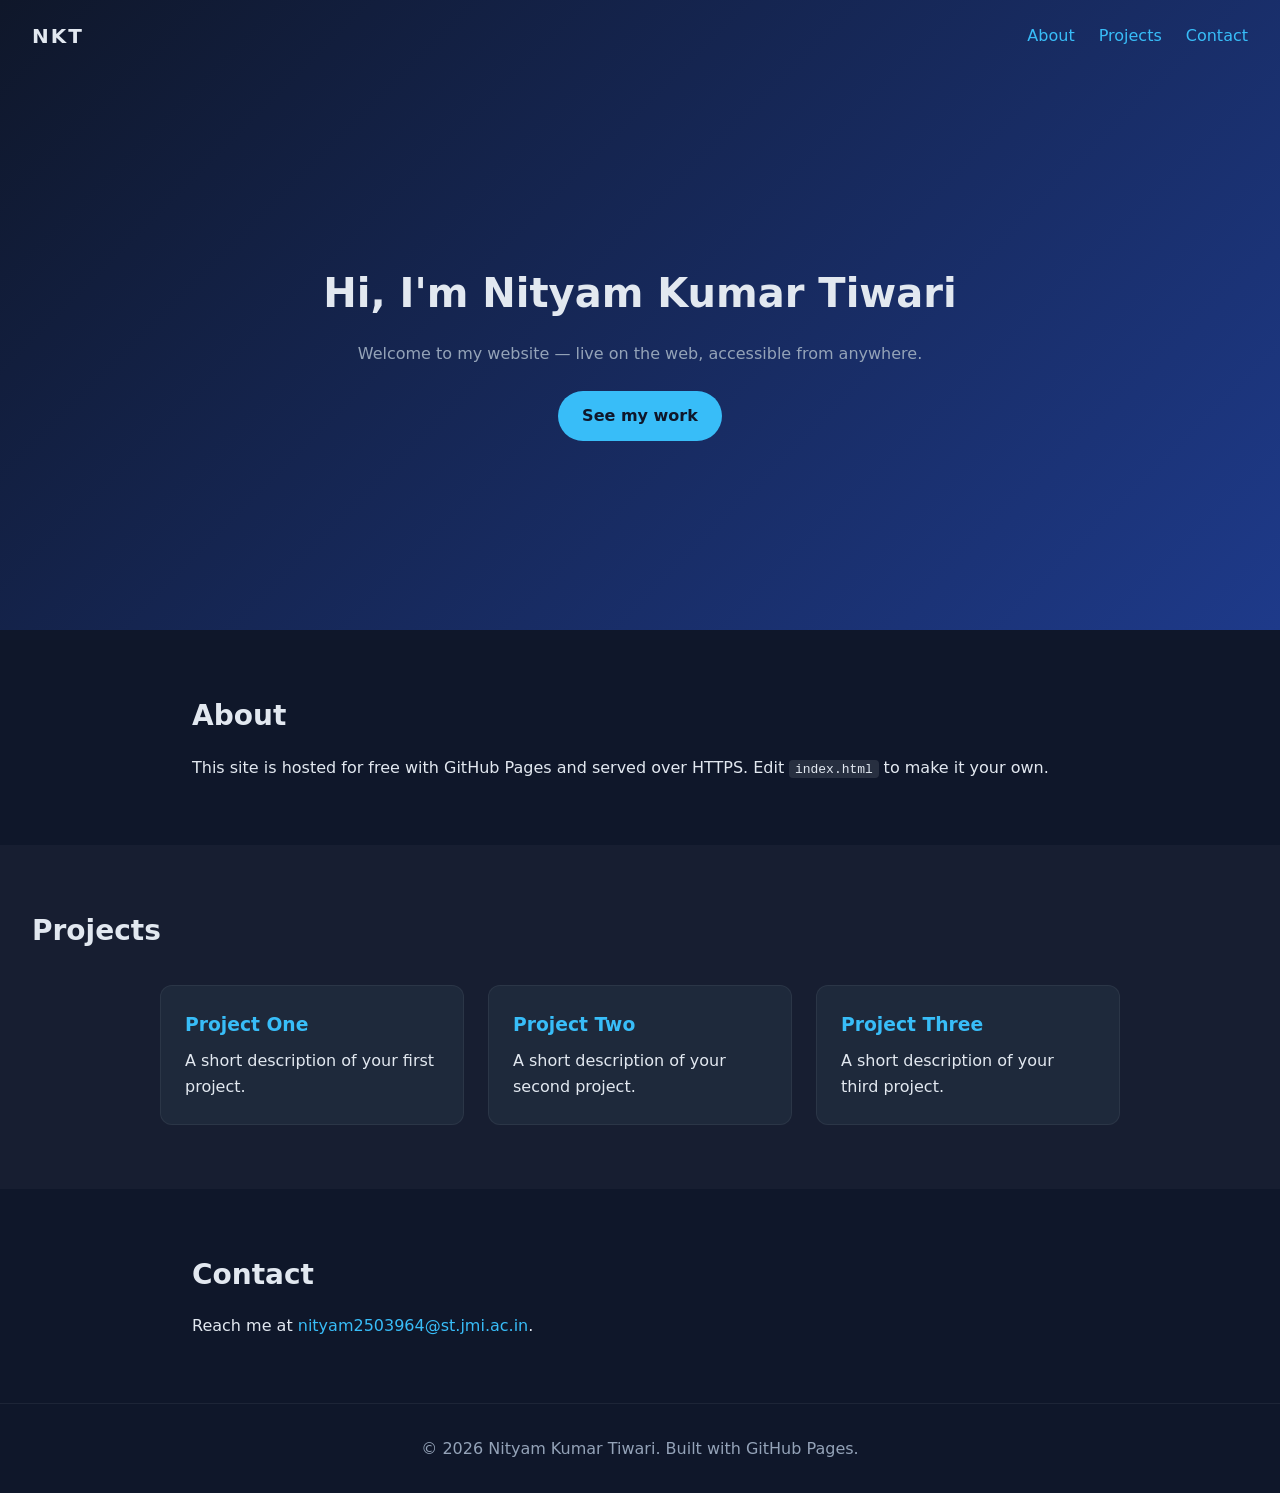
==== index.html @ 761233fa "Add website: homepage, styles, and script" ====
<!DOCTYPE html>
<html lang="en">
<head>
  <meta charset="UTF-8" />
  <meta name="viewport" content="width=device-width, initial-scale=1.0" />
  <title>Nityam Kumar Tiwari | Home</title>
  <meta name="description" content="Personal website hosted on GitHub Pages." />
  <link rel="stylesheet" href="style.css" />
</head>
<body>
  <header class="hero">
    <nav class="nav">
      <span class="brand">NKT</span>
      <ul>
        <li><a href="#about">About</a></li>
        <li><a href="#projects">Projects</a></li>
        <li><a href="#contact">Contact</a></li>
      </ul>
    </nav>
    <div class="hero-content">
      <h1>Hi, I'm Nityam Kumar Tiwari</h1>
      <p>Welcome to my website — live on the web, accessible from anywhere.</p>
      <a class="btn" href="#projects">See my work</a>
    </div>
  </header>

  <main>
    <section id="about" class="section">
      <h2>About</h2>
      <p>This site is hosted for free with GitHub Pages and served over HTTPS. Edit <code>index.html</code> to make it your own.</p>
    </section>

    <section id="projects" class="section alt">
      <h2>Projects</h2>
      <div class="cards">
        <article class="card">
          <h3>Project One</h3>
          <p>A short description of your first project.</p>
        </article>
        <article class="card">
          <h3>Project Two</h3>
          <p>A short description of your second project.</p>
        </article>
        <article class="card">
          <h3>Project Three</h3>
          <p>A short description of your third project.</p>
        </article>
      </div>
    </section>

    <section id="contact" class="section">
      <h2>Contact</h2>
      <p>Reach me at <a href="mailto:nityam2503964@st.jmi.ac.in">nityam2503964@st.jmi.ac.in</a>.</p>
    </section>
  </main>

  <footer class="footer">
    <p>&copy; <span id="year"></span> Nityam Kumar Tiwari. Built with GitHub Pages.</p>
  </footer>

  <script src="script.js"></script>
</body>
</html>
---- style.css ----
:root{--bg:#0f172a;--accent:#38bdf8;--text:#e2e8f0;--muted:#94a3b8;--card:#1e293b;}
*{box-sizing:border-box;margin:0;padding:0;}
body{font-family:system-ui,-apple-system,Segoe UI,Roboto,sans-serif;background:var(--bg);color:var(--text);line-height:1.6;}
a{color:var(--accent);text-decoration:none;}
.nav{display:flex;justify-content:space-between;align-items:center;padding:1.25rem 2rem;}
.brand{font-weight:700;font-size:1.25rem;letter-spacing:2px;}
.nav ul{display:flex;gap:1.5rem;list-style:none;}
.hero{background:linear-gradient(135deg,#0f172a,#1e3a8a);min-height:70vh;display:flex;flex-direction:column;}
.hero-content{margin:auto;text-align:center;padding:2rem;}
.hero-content h1{font-size:2.5rem;margin-bottom:1rem;}
.hero-content p{color:var(--muted);margin-bottom:1.5rem;}
.btn{display:inline-block;background:var(--accent);color:#0f172a;font-weight:600;padding:.75rem 1.5rem;border-radius:999px;transition:transform .15s ease;}
.btn:hover{transform:translateY(-2px);}
.section{max-width:960px;margin:0 auto;padding:4rem 2rem;}
.section.alt{background:rgba(255,255,255,.03);max-width:none;}
.section h2{margin-bottom:1rem;font-size:1.75rem;}
.cards{display:grid;grid-template-columns:repeat(auto-fit,minmax(220px,1fr));gap:1.5rem;max-width:960px;margin:2rem auto 0;}
.card{background:var(--card);padding:1.5rem;border-radius:12px;border:1px solid rgba(255,255,255,.06);}
.card h3{margin-bottom:.5rem;color:var(--accent);}
.footer{text-align:center;padding:2rem;color:var(--muted);border-top:1px solid rgba(255,255,255,.06);}
code{background:rgba(255,255,255,.1);padding:.1rem .35rem;border-radius:4px;}
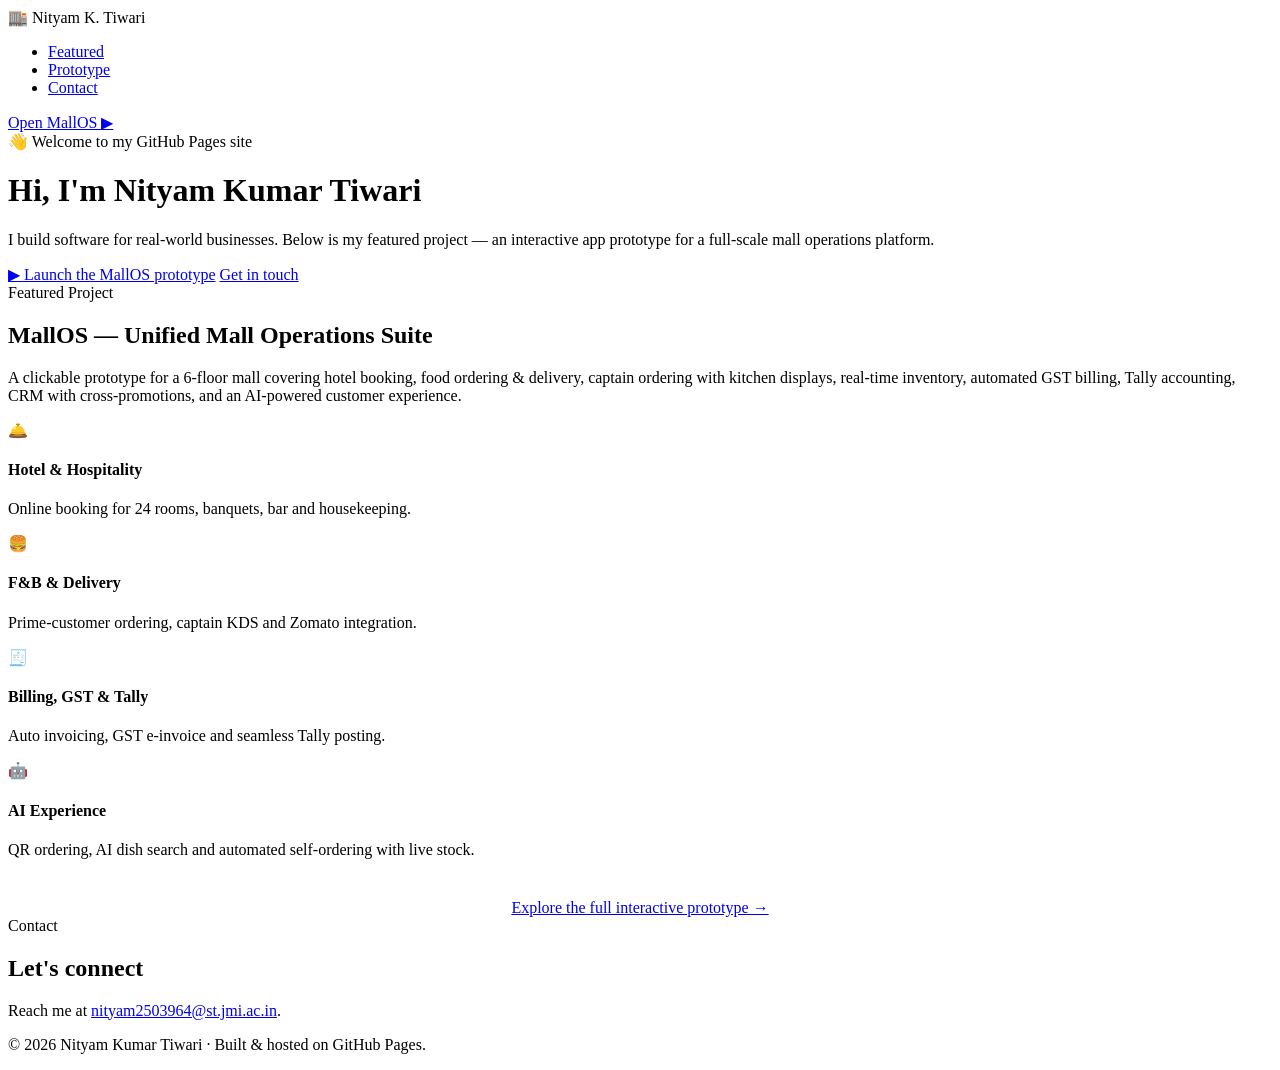
==== commit 0629e7c7: "Add MallOS interactive app prototype showcase (6-floor mall ops suite)" ====
--- a/index.html
+++ b/index.html
@@ -1,63 +1,65 @@
 <!DOCTYPE html>
 <html lang="en">
 <head>
-  <meta charset="UTF-8" />
-  <meta name="viewport" content="width=device-width, initial-scale=1.0" />
-  <title>Nityam Kumar Tiwari | Home</title>
-  <meta name="description" content="Personal website hosted on GitHub Pages." />
-  <link rel="stylesheet" href="style.css" />
+<meta charset="UTF-8" />
+<meta name="viewport" content="width=device-width, initial-scale=1.0" />
+<title>Nityam Kumar Tiwari | MallOS Prototype</title>
+<meta name="description" content="Personal site featuring MallOS — an interactive app prototype for a 6-floor mall." />
+<link rel="stylesheet" href="app.css" />
 </head>
 <body>
-  <header class="hero">
-    <nav class="nav">
-      <span class="brand">NKT</span>
-      <ul>
-        <li><a href="#about">About</a></li>
-        <li><a href="#projects">Projects</a></li>
-        <li><a href="#contact">Contact</a></li>
-      </ul>
-    </nav>
-    <div class="hero-content">
-      <h1>Hi, I'm Nityam Kumar Tiwari</h1>
-      <p>Welcome to my website — live on the web, accessible from anywhere.</p>
-      <a class="btn" href="#projects">See my work</a>
-    </div>
-  </header>
 
-  <main>
-    <section id="about" class="section">
-      <h2>About</h2>
-      <p>This site is hosted for free with GitHub Pages and served over HTTPS. Edit <code>index.html</code> to make it your own.</p>
-    </section>
+<nav class="topnav">
+  <div class="container">
+    <div class="logo"><span class="dot">🏬</span> Nityam K. Tiwari</div>
+    <ul>
+      <li><a href="#featured">Featured</a></li>
+      <li><a href="prototype.html">Prototype</a></li>
+      <li><a href="#contact">Contact</a></li>
+    </ul>
+    <a href="prototype.html" class="btn">Open MallOS ▶</a>
+  </div>
+</nav>
 
-    <section id="projects" class="section alt">
-      <h2>Projects</h2>
-      <div class="cards">
-        <article class="card">
-          <h3>Project One</h3>
-          <p>A short description of your first project.</p>
-        </article>
-        <article class="card">
-          <h3>Project Two</h3>
-          <p>A short description of your second project.</p>
-        </article>
-        <article class="card">
-          <h3>Project Three</h3>
-          <p>A short description of your third project.</p>
-        </article>
-      </div>
-    </section>
+<header class="hero container">
+  <span class="badge">👋 Welcome to my GitHub Pages site</span>
+  <h1>Hi, I'm <span class="grad">Nityam Kumar Tiwari</span></h1>
+  <p class="lead">I build software for real-world businesses. Below is my featured project — an interactive app prototype for a full-scale mall operations platform.</p>
+  <div class="hero-cta">
+    <a href="prototype.html" class="btn">▶ Launch the MallOS prototype</a>
+    <a href="#contact" class="btn ghost">Get in touch</a>
+  </div>
+</header>
 
-    <section id="contact" class="section">
-      <h2>Contact</h2>
-      <p>Reach me at <a href="mailto:nityam2503964@st.jmi.ac.in">nityam2503964@st.jmi.ac.in</a>.</p>
-    </section>
-  </main>
+<section class="section container" id="featured">
+  <span class="eyebrow">Featured Project</span>
+  <h2>MallOS — Unified Mall Operations Suite</h2>
+  <p class="sub">A clickable prototype for a 6-floor mall covering hotel booking, food ordering & delivery, captain ordering with kitchen displays, real-time inventory, automated GST billing, Tally accounting, CRM with cross-promotions, and an AI-powered customer experience.</p>
 
-  <footer class="footer">
-    <p>&copy; <span id="year"></span> Nityam Kumar Tiwari. Built with GitHub Pages.</p>
-  </footer>
+  <div class="grid">
+    <div class="fcard"><div class="ic">🛎️</div><h4>Hotel &amp; Hospitality</h4><p>Online booking for 24 rooms, banquets, bar and housekeeping.</p></div>
+    <div class="fcard"><div class="ic">🍔</div><h4>F&amp;B &amp; Delivery</h4><p>Prime-customer ordering, captain KDS and Zomato integration.</p></div>
+    <div class="fcard"><div class="ic">🧾</div><h4>Billing, GST &amp; Tally</h4><p>Auto invoicing, GST e-invoice and seamless Tally posting.</p></div>
+    <div class="fcard"><div class="ic">🤖</div><h4>AI Experience</h4><p>QR ordering, AI dish search and automated self-ordering with live stock.</p></div>
+  </div>
 
-  <script src="script.js"></script>
+  <div style="text-align:center;margin-top:2.5rem">
+    <a href="prototype.html" class="btn">Explore the full interactive prototype →</a>
+  </div>
+</section>
+
+<section class="section container" id="contact">
+  <span class="eyebrow">Contact</span>
+  <h2>Let's connect</h2>
+  <p class="sub">Reach me at <a href="mailto:nityam2503964@st.jmi.ac.in">nityam2503964@st.jmi.ac.in</a>.</p>
+</section>
+
+<footer>
+  <div class="container">
+    <p>&copy; <span id="yr"></span> Nityam Kumar Tiwari · Built &amp; hosted on GitHub Pages.</p>
+  </div>
+</footer>
+
+<script>document.getElementById('yr').textContent=new Date().getFullYear();</script>
 </body>
 </html>
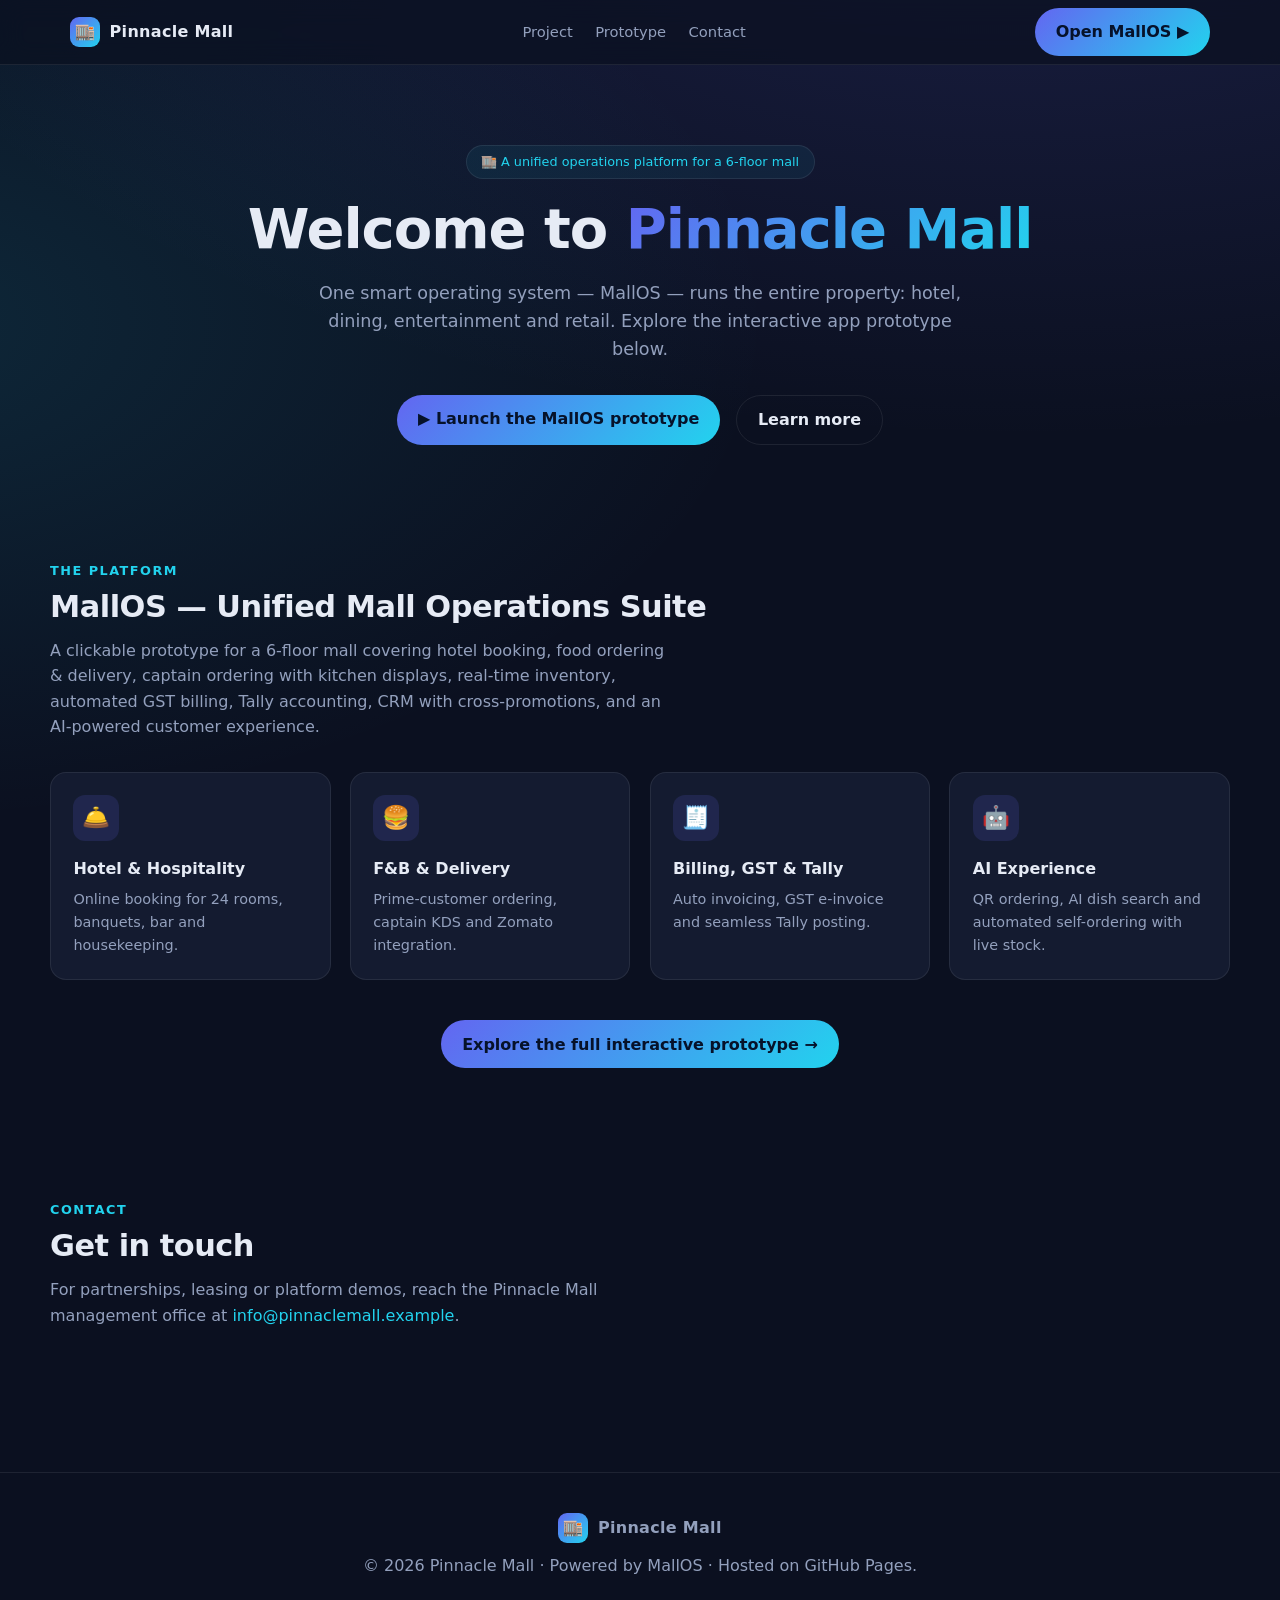
==== commit f7afd7ba: "Make homepage mall-only; remove personal name and email" ====
--- a/index.html
+++ b/index.html
@@ -3,17 +3,17 @@
 <head>
 <meta charset="UTF-8" />
 <meta name="viewport" content="width=device-width, initial-scale=1.0" />
-<title>Nityam Kumar Tiwari | MallOS Prototype</title>
-<meta name="description" content="Personal site featuring MallOS — an interactive app prototype for a 6-floor mall." />
+<title>Pinnacle Mall | MallOS — Unified Operations Suite</title>
+<meta name="description" content="MallOS — an interactive app prototype for a 6-floor mall: hotel booking, food ordering & delivery, captain KDS, inventory, GST billing, CRM and AI-powered self-ordering." />
 <link rel="stylesheet" href="app.css" />
 </head>
 <body>
 
 <nav class="topnav">
   <div class="container">
-    <div class="logo"><span class="dot">🏬</span> Nityam K. Tiwari</div>
+    <div class="logo"><span class="dot">🏬</span> Pinnacle Mall</div>
     <ul>
-      <li><a href="#featured">Featured</a></li>
+      <li><a href="#featured">Project</a></li>
       <li><a href="prototype.html">Prototype</a></li>
       <li><a href="#contact">Contact</a></li>
     </ul>
@@ -22,17 +22,17 @@
 </nav>
 
 <header class="hero container">
-  <span class="badge">👋 Welcome to my GitHub Pages site</span>
-  <h1>Hi, I'm <span class="grad">Nityam Kumar Tiwari</span></h1>
-  <p class="lead">I build software for real-world businesses. Below is my featured project — an interactive app prototype for a full-scale mall operations platform.</p>
+  <span class="badge">🏬 A unified operations platform for a 6-floor mall</span>
+  <h1>Welcome to <span class="grad">Pinnacle Mall</span></h1>
+  <p class="lead">One smart operating system — MallOS — runs the entire property: hotel, dining, entertainment and retail. Explore the interactive app prototype below.</p>
   <div class="hero-cta">
     <a href="prototype.html" class="btn">▶ Launch the MallOS prototype</a>
-    <a href="#contact" class="btn ghost">Get in touch</a>
+    <a href="#featured" class="btn ghost">Learn more</a>
   </div>
 </header>
 
 <section class="section container" id="featured">
-  <span class="eyebrow">Featured Project</span>
+  <span class="eyebrow">The Platform</span>
   <h2>MallOS — Unified Mall Operations Suite</h2>
   <p class="sub">A clickable prototype for a 6-floor mall covering hotel booking, food ordering & delivery, captain ordering with kitchen displays, real-time inventory, automated GST billing, Tally accounting, CRM with cross-promotions, and an AI-powered customer experience.</p>
 
@@ -50,13 +50,14 @@
 
 <section class="section container" id="contact">
   <span class="eyebrow">Contact</span>
-  <h2>Let's connect</h2>
-  <p class="sub">Reach me at <a href="mailto:nityam2503964@st.jmi.ac.in">nityam2503964@st.jmi.ac.in</a>.</p>
+  <h2>Get in touch</h2>
+  <p class="sub">For partnerships, leasing or platform demos, reach the Pinnacle Mall management office at <a href="mailto:info@pinnaclemall.example">info@pinnaclemall.example</a>.</p>
 </section>
 
 <footer>
   <div class="container">
-    <p>&copy; <span id="yr"></span> Nityam Kumar Tiwari · Built &amp; hosted on GitHub Pages.</p>
+    <div class="logo" style="justify-content:center;margin-bottom:.6rem"><span class="dot">🏬</span> Pinnacle Mall</div>
+    <p>&copy; <span id="yr"></span> Pinnacle Mall · Powered by MallOS · Hosted on GitHub Pages.</p>
   </div>
 </footer>
 
--- a/app.css
+++ b/app.css
@@ -0,0 +1,154 @@
+:root{
+  --bg:#0b1020;--bg2:#0f172a;--panel:#151c33;--panel2:#1b2444;
+  --accent:#6366f1;--accent2:#22d3ee;--accent3:#34d399;
+  --text:#e6ebf5;--muted:#93a0bd;--line:rgba(255,255,255,.08);
+  --warn:#f59e0b;--danger:#f43f5e;--card:#141b30;
+  --grad:linear-gradient(135deg,#6366f1,#22d3ee);
+}
+*{box-sizing:border-box;margin:0;padding:0}
+html{scroll-behavior:smooth}
+body{font-family:system-ui,-apple-system,"Segoe UI",Roboto,sans-serif;background:
+  radial-gradient(1200px 600px at 80% -10%,rgba(99,102,241,.18),transparent),
+  radial-gradient(900px 500px at -10% 20%,rgba(34,211,238,.12),transparent),var(--bg);
+  color:var(--text);line-height:1.6;overflow-x:hidden}
+a{color:var(--accent2);text-decoration:none}
+.container{max-width:1180px;margin:0 auto;padding:0 1.25rem}
+
+/* NAV */
+.topnav{position:sticky;top:0;z-index:50;backdrop-filter:blur(12px);
+  background:rgba(11,16,32,.7);border-bottom:1px solid var(--line)}
+.topnav .container{display:flex;align-items:center;justify-content:space-between;height:64px}
+.logo{display:flex;align-items:center;gap:.6rem;font-weight:800;letter-spacing:.3px}
+.logo .dot{width:30px;height:30px;border-radius:9px;background:var(--grad);display:grid;place-items:center;font-size:1rem}
+.topnav ul{display:flex;gap:1.4rem;list-style:none}
+.topnav ul a{color:var(--muted);font-size:.92rem;font-weight:500}
+.topnav ul a:hover{color:var(--text)}
+.btn{display:inline-block;background:var(--grad);color:#06122a;font-weight:700;
+  padding:.7rem 1.3rem;border-radius:999px;border:0;cursor:pointer;transition:.15s}
+.btn:hover{transform:translateY(-2px);box-shadow:0 10px 30px rgba(99,102,241,.35)}
+.btn.ghost{background:transparent;color:var(--text);border:1px solid var(--line)}
+
+/* HERO */
+.hero{padding:5rem 0 3rem;text-align:center}
+.badge{display:inline-block;font-size:.8rem;color:var(--accent2);border:1px solid var(--line);
+  padding:.35rem .9rem;border-radius:999px;background:rgba(34,211,238,.07);margin-bottom:1.2rem}
+.hero h1{font-size:clamp(2rem,5vw,3.5rem);line-height:1.1;letter-spacing:-1px}
+.hero h1 .grad{background:var(--grad);-webkit-background-clip:text;background-clip:text;color:transparent}
+.hero p.lead{color:var(--muted);max-width:680px;margin:1.2rem auto 2rem;font-size:1.1rem}
+.hero-cta{display:flex;gap:1rem;justify-content:center;flex-wrap:wrap}
+.stats{display:flex;gap:2.5rem;justify-content:center;flex-wrap:wrap;margin-top:3rem}
+.stat b{display:block;font-size:1.8rem;background:var(--grad);-webkit-background-clip:text;background-clip:text;color:transparent}
+.stat span{color:var(--muted);font-size:.85rem}
+
+/* SECTION */
+.section{padding:4rem 0}
+.section h2{font-size:1.9rem;letter-spacing:-.5px}
+.section .sub{color:var(--muted);margin:.4rem 0 2rem;max-width:620px}
+.eyebrow{color:var(--accent2);font-weight:700;font-size:.8rem;letter-spacing:1.5px;text-transform:uppercase}
+
+/* FLOORS */
+.floors{display:grid;gap:.8rem}
+.floor{display:grid;grid-template-columns:90px 1fr auto;align-items:center;gap:1.2rem;
+  background:linear-gradient(90deg,var(--panel),transparent);border:1px solid var(--line);
+  border-left:3px solid var(--accent);border-radius:14px;padding:1rem 1.3rem;transition:.2s}
+.floor:hover{transform:translateX(6px);border-left-color:var(--accent2)}
+.floor .lvl{font-weight:800;font-size:1.1rem;color:var(--accent2)}
+.floor h4{font-size:1.05rem}
+.floor p{color:var(--muted);font-size:.9rem}
+.floor .tag{font-size:.72rem;color:var(--muted);border:1px solid var(--line);padding:.2rem .6rem;border-radius:999px;white-space:nowrap}
+.floor.soon{border-left-color:var(--warn)}
+.floor.soon .lvl{color:var(--warn)}
+
+/* FEATURE GRID */
+.grid{display:grid;grid-template-columns:repeat(auto-fit,minmax(250px,1fr));gap:1.2rem}
+.fcard{background:var(--card);border:1px solid var(--line);border-radius:16px;padding:1.4rem;transition:.2s}
+.fcard:hover{transform:translateY(-4px);border-color:rgba(99,102,241,.5)}
+.fcard .ic{width:46px;height:46px;border-radius:12px;background:rgba(99,102,241,.15);
+  display:grid;place-items:center;font-size:1.4rem;margin-bottom:.9rem}
+.fcard h4{margin-bottom:.4rem}
+.fcard p{color:var(--muted);font-size:.9rem}
+
+/* PROTOTYPE SHOWCASE */
+.proto{display:grid;grid-template-columns:300px 1fr;gap:2.5rem;align-items:start}
+@media(max-width:880px){.proto{grid-template-columns:1fr}.phone{margin:0 auto}}
+.proto-side h3{font-size:1.5rem;margin-bottom:.6rem}
+.proto-side p{color:var(--muted);margin-bottom:1.4rem}
+.modtabs{display:flex;flex-direction:column;gap:.5rem}
+.modtab{display:flex;align-items:center;gap:.8rem;background:var(--panel);border:1px solid var(--line);
+  border-radius:12px;padding:.75rem .9rem;cursor:pointer;transition:.15s;color:var(--text);text-align:left;font-size:.92rem}
+.modtab:hover{background:var(--panel2)}
+.modtab.active{background:linear-gradient(90deg,rgba(99,102,241,.25),transparent);border-color:var(--accent)}
+.modtab .e{font-size:1.2rem}
+
+/* PHONE */
+.phone{width:330px;height:680px;background:#05080f;border:10px solid #1a2138;border-radius:42px;
+  position:relative;box-shadow:0 30px 80px rgba(0,0,0,.5);overflow:hidden}
+.phone .notch{position:absolute;top:0;left:50%;transform:translateX(-50%);width:130px;height:26px;
+  background:#1a2138;border-radius:0 0 16px 16px;z-index:5}
+.screen{position:absolute;inset:0;background:linear-gradient(180deg,#0c1326,#0a0f1f);
+  display:flex;flex-direction:column;overflow:hidden}
+.sbar{display:flex;justify-content:space-between;padding:.5rem 1.4rem .2rem;font-size:.72rem;color:var(--muted)}
+.appbar{padding:.4rem 1.1rem .7rem;display:flex;align-items:center;justify-content:space-between}
+.appbar .t{font-weight:700}
+.appbar .av{width:30px;height:30px;border-radius:50%;background:var(--grad)}
+.scrollarea{flex:1;overflow-y:auto;padding:0 1.1rem 1rem}
+.scrollarea::-webkit-scrollbar{width:0}
+.view{display:none;animation:fade .25s ease}
+.view.active{display:block}
+@keyframes fade{from{opacity:0;transform:translateY(8px)}to{opacity:1;transform:none}}
+
+.pill{display:inline-block;font-size:.68rem;padding:.18rem .55rem;border-radius:999px;background:rgba(52,211,153,.15);color:var(--accent3)}
+.pill.warn{background:rgba(245,158,11,.15);color:var(--warn)}
+.pill.off{background:rgba(244,63,94,.15);color:var(--danger)}
+.pcard{background:var(--panel);border:1px solid var(--line);border-radius:14px;padding:.85rem;margin-bottom:.7rem}
+.pcard h5{font-size:.92rem;display:flex;justify-content:space-between;align-items:center}
+.pcard small{color:var(--muted);font-size:.75rem}
+.row{display:flex;justify-content:space-between;align-items:center;gap:.5rem}
+.mini-btn{background:var(--grad);color:#06122a;border:0;border-radius:9px;padding:.45rem .8rem;font-weight:700;font-size:.78rem;cursor:pointer}
+.mini-btn.sec{background:var(--panel2);color:var(--text);border:1px solid var(--line)}
+.mini-btn:disabled{opacity:.4;cursor:not-allowed}
+.input{width:100%;background:var(--panel2);border:1px solid var(--line);border-radius:10px;
+  padding:.6rem .8rem;color:var(--text);font-size:.85rem;outline:none}
+.input:focus{border-color:var(--accent)}
+.sectiontitle{font-size:.78rem;text-transform:uppercase;letter-spacing:1px;color:var(--muted);margin:.4rem 0}
+.roomgrid{display:grid;grid-template-columns:repeat(4,1fr);gap:.4rem}
+.room{aspect-ratio:1;border-radius:10px;display:grid;place-items:center;font-size:.72rem;font-weight:700;cursor:pointer;border:1px solid var(--line)}
+.room.free{background:rgba(52,211,153,.12);color:var(--accent3)}
+.room.busy{background:rgba(244,63,94,.12);color:var(--danger);cursor:not-allowed}
+.room.sel{background:var(--grad);color:#06122a}
+.kds{background:#0a0f1f;border:1px solid var(--line);border-radius:12px;padding:.7rem;margin-bottom:.6rem}
+.kds .head{display:flex;justify-content:space-between;font-size:.78rem;color:var(--accent2);font-weight:700}
+.kds ul{list-style:none;margin-top:.4rem;font-size:.82rem}
+.kds li{padding:.15rem 0;color:var(--muted)}
+.kds li.done{text-decoration:line-through;opacity:.5}
+.toast{position:absolute;bottom:14px;left:50%;transform:translateX(-50%) translateY(80px);
+  background:var(--accent3);color:#06122a;font-weight:700;font-size:.8rem;padding:.6rem 1rem;border-radius:10px;
+  transition:.3s;z-index:9;white-space:nowrap;max-width:90%}
+.toast.show{transform:translateX(-50%) translateY(0)}
+.qrbox{width:150px;height:150px;margin:1rem auto;border-radius:16px;background:#fff;display:grid;place-items:center}
+.qrbox svg{width:120px;height:120px}
+.bignum{font-size:1.6rem;font-weight:800}
+.flexbtns{display:flex;gap:.5rem}
+.tablerow{display:flex;justify-content:space-between;font-size:.82rem;padding:.35rem 0;border-bottom:1px solid var(--line)}
+.bar{height:7px;border-radius:999px;background:var(--panel2);overflow:hidden;margin-top:.3rem}
+.bar i{display:block;height:100%;background:var(--grad)}
+.gstline{display:flex;justify-content:space-between;font-size:.82rem;color:var(--muted);padding:.18rem 0}
+.gstline.total{color:var(--text);font-weight:800;font-size:1rem;border-top:1px solid var(--line);margin-top:.4rem;padding-top:.5rem}
+
+/* TECH / ARCH */
+.arch{display:grid;grid-template-columns:repeat(auto-fit,minmax(160px,1fr));gap:1rem;text-align:center}
+.arch .node{background:var(--panel);border:1px solid var(--line);border-radius:14px;padding:1.2rem .8rem}
+.arch .node .e{font-size:1.6rem}
+.arch .node b{display:block;margin-top:.4rem;font-size:.92rem}
+.arch .node span{color:var(--muted);font-size:.78rem}
+
+/* PHASES */
+.timeline{display:grid;gap:1rem}
+.phase{display:grid;grid-template-columns:120px 1fr;gap:1.2rem;background:var(--panel);border:1px solid var(--line);border-radius:14px;padding:1.1rem 1.3rem}
+.phase .p{font-weight:800;color:var(--accent2)}
+.phase h4{font-size:1rem}
+.phase p{color:var(--muted);font-size:.88rem}
+
+footer{border-top:1px solid var(--line);padding:2.5rem 0;text-align:center;color:var(--muted);margin-top:3rem}
+.chips{display:flex;flex-wrap:wrap;gap:.5rem;margin-top:.8rem}
+.chip{font-size:.74rem;color:var(--muted);border:1px solid var(--line);padding:.25rem .7rem;border-radius:999px;cursor:pointer}
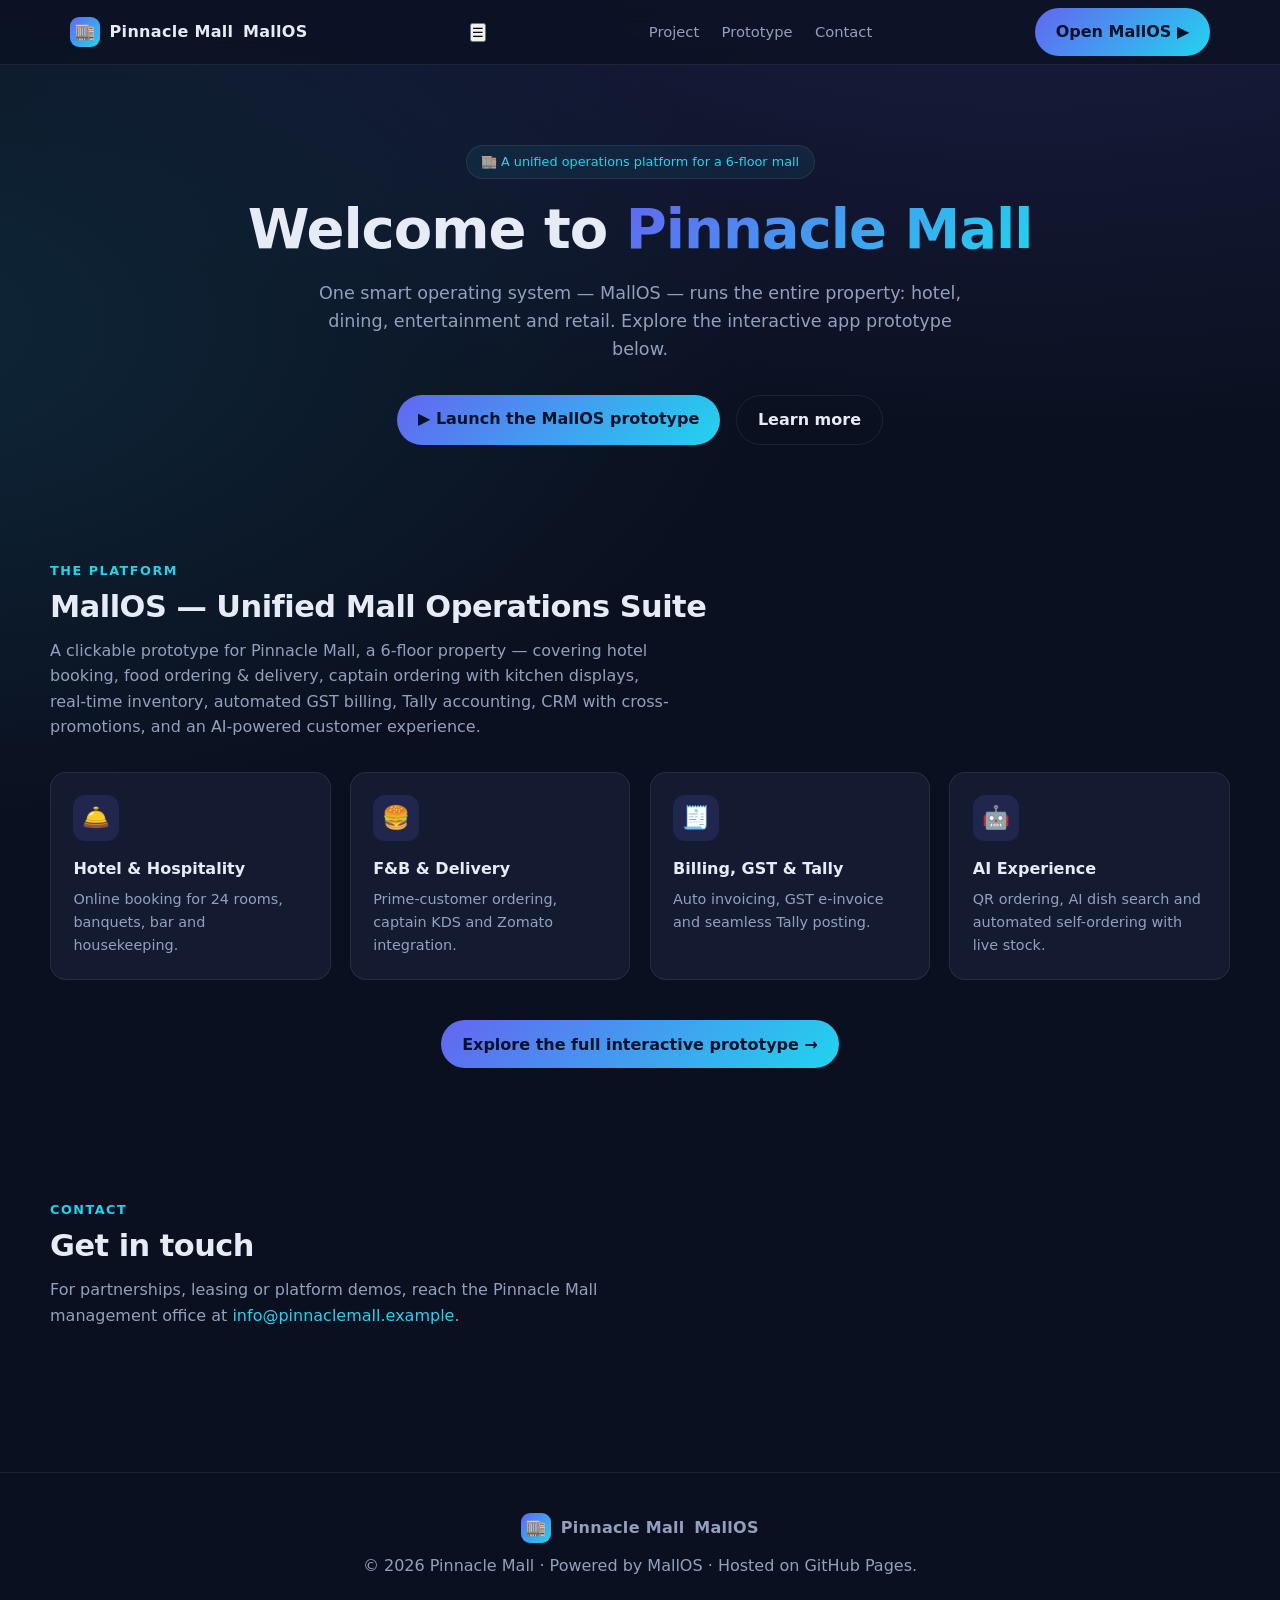
==== commit 6eb46c61: "Mobile nav + Pinnacle Mall branding on homepage" ====
--- a/index.html
+++ b/index.html
@@ -4,20 +4,21 @@
 <meta charset="UTF-8" />
 <meta name="viewport" content="width=device-width, initial-scale=1.0" />
 <title>Pinnacle Mall | MallOS — Unified Operations Suite</title>
-<meta name="description" content="MallOS — an interactive app prototype for a 6-floor mall: hotel booking, food ordering & delivery, captain KDS, inventory, GST billing, CRM and AI-powered self-ordering." />
+<meta name="description" content="Pinnacle Mall runs on MallOS — an interactive app prototype for a 6-floor mall: hotel booking, food ordering & delivery, captain KDS, inventory, GST billing, CRM and AI-powered self-ordering." />
 <link rel="stylesheet" href="app.css" />
 </head>
 <body>
 
 <nav class="topnav">
   <div class="container">
-    <div class="logo"><span class="dot">🏬</span> Pinnacle Mall</div>
-    <ul>
+    <div class="logo"><span class="dot">🏬</span> Pinnacle Mall <span class="logo-sub">MallOS</span></div>
+    <button class="navtoggle" id="navToggle" aria-label="Menu" aria-expanded="false">☰</button>
+    <ul id="navMenu">
       <li><a href="#featured">Project</a></li>
       <li><a href="prototype.html">Prototype</a></li>
       <li><a href="#contact">Contact</a></li>
     </ul>
-    <a href="prototype.html" class="btn">Open MallOS ▶</a>
+    <a href="prototype.html" class="btn navcta">Open MallOS ▶</a>
   </div>
 </nav>
 
@@ -34,7 +35,7 @@
 <section class="section container" id="featured">
   <span class="eyebrow">The Platform</span>
   <h2>MallOS — Unified Mall Operations Suite</h2>
-  <p class="sub">A clickable prototype for a 6-floor mall covering hotel booking, food ordering & delivery, captain ordering with kitchen displays, real-time inventory, automated GST billing, Tally accounting, CRM with cross-promotions, and an AI-powered customer experience.</p>
+  <p class="sub">A clickable prototype for Pinnacle Mall, a 6-floor property — covering hotel booking, food ordering &amp; delivery, captain ordering with kitchen displays, real-time inventory, automated GST billing, Tally accounting, CRM with cross-promotions, and an AI-powered customer experience.</p>
 
   <div class="grid">
     <div class="fcard"><div class="ic">🛎️</div><h4>Hotel &amp; Hospitality</h4><p>Online booking for 24 rooms, banquets, bar and housekeeping.</p></div>
@@ -56,11 +57,21 @@
 
 <footer>
   <div class="container">
-    <div class="logo" style="justify-content:center;margin-bottom:.6rem"><span class="dot">🏬</span> Pinnacle Mall</div>
+    <div class="logo" style="justify-content:center;margin-bottom:.6rem"><span class="dot">🏬</span> Pinnacle Mall <span class="logo-sub">MallOS</span></div>
     <p>&copy; <span id="yr"></span> Pinnacle Mall · Powered by MallOS · Hosted on GitHub Pages.</p>
   </div>
 </footer>
 
-<script>document.getElementById('yr').textContent=new Date().getFullYear();</script>
+<script>
+  document.getElementById('yr').textContent = new Date().getFullYear();
+  var nt = document.getElementById('navToggle'), nm = document.getElementById('navMenu');
+  nt && nt.addEventListener('click', function () {
+    var open = document.querySelector('.topnav').classList.toggle('open');
+    nt.setAttribute('aria-expanded', open ? 'true' : 'false');
+  });
+  nm && nm.addEventListener('click', function (e) {
+    if (e.target.tagName === 'A') document.querySelector('.topnav').classList.remove('open');
+  });
+</script>
 </body>
 </html>
--- a/app.css
+++ b/app.css
@@ -89,8 +89,13 @@
   display:flex;flex-direction:column;overflow:hidden}
 .sbar{display:flex;justify-content:space-between;padding:.5rem 1.4rem .2rem;font-size:.72rem;color:var(--muted)}
 .appbar{padding:.4rem 1.1rem .7rem;display:flex;align-items:center;justify-content:space-between}
-.appbar .t{font-weight:700}
+.appbar .t{font-weight:700;flex:1}
 .appbar .av{width:30px;height:30px;border-radius:50%;background:var(--grad)}
+.backbtn{width:30px;height:30px;border-radius:9px;border:1px solid var(--line);background:var(--panel2);
+  color:var(--text);font-size:1.3rem;line-height:1;cursor:pointer;display:grid;place-items:center;
+  margin-right:.6rem;transition:.15s}
+.backbtn:hover{background:var(--panel);border-color:var(--accent)}
+.backbtn[hidden]{display:none}
 .scrollarea{flex:1;overflow-y:auto;padding:0 1.1rem 1rem}
 .scrollarea::-webkit-scrollbar{width:0}
 .view{display:none;animation:fade .25s ease}
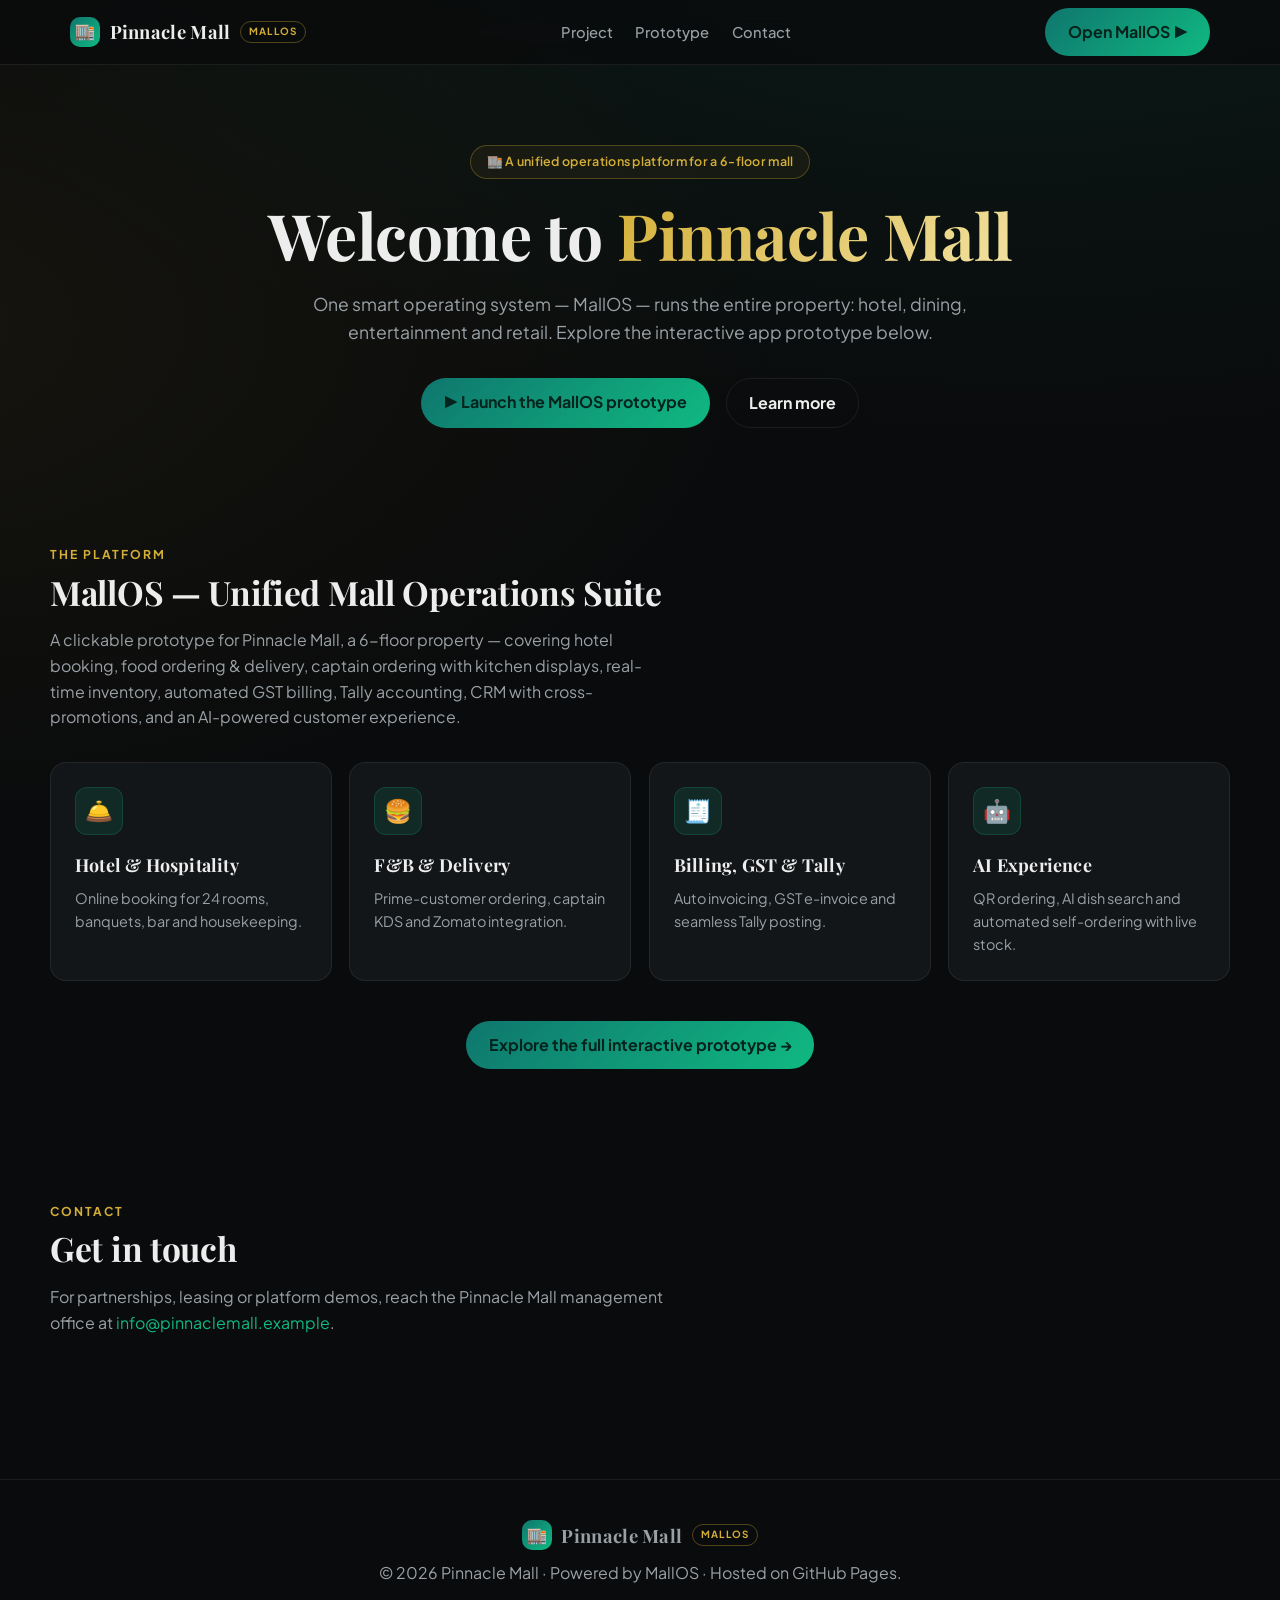
==== commit b4bb33e7: "Add Playfair Display + Plus Jakarta Sans fonts to homepage" ====
--- a/index.html
+++ b/index.html
@@ -5,6 +5,9 @@
 <meta name="viewport" content="width=device-width, initial-scale=1.0" />
 <title>Pinnacle Mall | MallOS — Unified Operations Suite</title>
 <meta name="description" content="Pinnacle Mall runs on MallOS — an interactive app prototype for a 6-floor mall: hotel booking, food ordering & delivery, captain KDS, inventory, GST billing, CRM and AI-powered self-ordering." />
+<link rel="preconnect" href="https://fonts.googleapis.com" />
+<link rel="preconnect" href="https://fonts.gstatic.com" crossorigin />
+<link href="https://fonts.googleapis.com/css2?family=Playfair+Display:wght@600;700;800&family=Plus+Jakarta+Sans:wght@400;500;600;700;800&display=swap" rel="stylesheet" />
 <link rel="stylesheet" href="app.css" />
 </head>
 <body>
--- a/app.css
+++ b/app.css
@@ -1,159 +1,231 @@
 :root{
-  --bg:#0b1020;--bg2:#0f172a;--panel:#151c33;--panel2:#1b2444;
-  --accent:#6366f1;--accent2:#22d3ee;--accent3:#34d399;
-  --text:#e6ebf5;--muted:#93a0bd;--line:rgba(255,255,255,.08);
-  --warn:#f59e0b;--danger:#f43f5e;--card:#141b30;
-  --grad:linear-gradient(135deg,#6366f1,#22d3ee);
+  --bg:#0a0b0c;--bg2:#0f1112;--panel:#141719;--panel2:#1b1f22;
+  --accent:#0f766e;        /* deep emerald — borders / focus */
+  --accent2:#d4af37;       /* gold — eyebrows, prices, accents */
+  --accent3:#10b981;       /* emerald — success / pills */
+  --text:#ededed;--muted:#9aa1a6;--line:rgba(255,255,255,.07);
+  --warn:#e0a32e;--danger:#e5546b;--card:#131618;
+  --grad:linear-gradient(135deg,#0f766e,#10b981);   /* emerald */
+  --gold:linear-gradient(135deg,#d4af37,#f3e3a3);   /* gold */
+  --rcard:16px;--rbtn:12px;
+  --soft:0 1px 0 rgba(255,255,255,.03);
 }
 *{box-sizing:border-box;margin:0;padding:0}
 html{scroll-behavior:smooth}
-body{font-family:system-ui,-apple-system,"Segoe UI",Roboto,sans-serif;background:
-  radial-gradient(1200px 600px at 80% -10%,rgba(99,102,241,.18),transparent),
-  radial-gradient(900px 500px at -10% 20%,rgba(34,211,238,.12),transparent),var(--bg);
-  color:var(--text);line-height:1.6;overflow-x:hidden}
-a{color:var(--accent2);text-decoration:none}
+body{font-family:"Plus Jakarta Sans",system-ui,-apple-system,"Segoe UI",Roboto,sans-serif;background:
+  radial-gradient(1200px 600px at 80% -10%,rgba(16,185,129,.10),transparent),
+  radial-gradient(900px 500px at -10% 20%,rgba(212,175,55,.06),transparent),var(--bg);
+  color:var(--text);line-height:1.6;overflow-x:hidden;-webkit-font-smoothing:antialiased}
+a{color:var(--accent3);text-decoration:none}
+h1,h2,h3,.hero h1,.section h2,.proto-side h3,.fcard h4,.floor h4,.phase h4{
+  font-family:"Playfair Display",Georgia,"Times New Roman",serif;font-weight:700;letter-spacing:.2px}
 .container{max-width:1180px;margin:0 auto;padding:0 1.25rem}
 
 /* NAV */
 .topnav{position:sticky;top:0;z-index:50;backdrop-filter:blur(12px);
-  background:rgba(11,16,32,.7);border-bottom:1px solid var(--line)}
+  background:rgba(10,11,12,.72);border-bottom:1px solid var(--line)}
 .topnav .container{display:flex;align-items:center;justify-content:space-between;height:64px}
-.logo{display:flex;align-items:center;gap:.6rem;font-weight:800;letter-spacing:.3px}
-.logo .dot{width:30px;height:30px;border-radius:9px;background:var(--grad);display:grid;place-items:center;font-size:1rem}
+.logo{display:flex;align-items:center;gap:.6rem;font-family:"Playfair Display",Georgia,serif;font-weight:700;font-size:1.15rem;letter-spacing:.3px}
+.logo .dot{width:30px;height:30px;border-radius:10px;background:var(--grad);display:grid;place-items:center;font-size:1rem;font-family:initial}
+.logo-sub{font-family:"Plus Jakarta Sans",sans-serif;font-size:.62rem;font-weight:700;text-transform:uppercase;letter-spacing:1.2px;
+  color:var(--accent2);border:1px solid rgba(212,175,55,.35);padding:.12rem .5rem;border-radius:999px}
 .topnav ul{display:flex;gap:1.4rem;list-style:none}
 .topnav ul a{color:var(--muted);font-size:.92rem;font-weight:500}
 .topnav ul a:hover{color:var(--text)}
-.btn{display:inline-block;background:var(--grad);color:#06122a;font-weight:700;
-  padding:.7rem 1.3rem;border-radius:999px;border:0;cursor:pointer;transition:.15s}
-.btn:hover{transform:translateY(-2px);box-shadow:0 10px 30px rgba(99,102,241,.35)}
+.navtoggle{display:none;background:var(--panel);border:1px solid var(--line);color:var(--text);
+  font-size:1.2rem;line-height:1;width:42px;height:40px;border-radius:var(--rbtn);cursor:pointer}
+.btn{display:inline-block;background:var(--grad);color:#04241d;font-weight:700;
+  padding:.7rem 1.4rem;border-radius:999px;border:0;cursor:pointer;
+  transition:transform .12s ease,box-shadow .2s ease}
+.btn:hover{transform:translateY(-2px);box-shadow:0 12px 28px -10px rgba(16,185,129,.5)}
+.btn:active{transform:scale(.96)}
 .btn.ghost{background:transparent;color:var(--text);border:1px solid var(--line)}
+.btn.ghost:hover{border-color:var(--accent3);box-shadow:none}
 
 /* HERO */
 .hero{padding:5rem 0 3rem;text-align:center}
-.badge{display:inline-block;font-size:.8rem;color:var(--accent2);border:1px solid var(--line);
-  padding:.35rem .9rem;border-radius:999px;background:rgba(34,211,238,.07);margin-bottom:1.2rem}
-.hero h1{font-size:clamp(2rem,5vw,3.5rem);line-height:1.1;letter-spacing:-1px}
-.hero h1 .grad{background:var(--grad);-webkit-background-clip:text;background-clip:text;color:transparent}
-.hero p.lead{color:var(--muted);max-width:680px;margin:1.2rem auto 2rem;font-size:1.1rem}
+.badge{display:inline-block;font-size:.78rem;font-weight:600;color:var(--accent2);border:1px solid rgba(212,175,55,.3);
+  padding:.38rem .95rem;border-radius:999px;background:rgba(212,175,55,.06);margin-bottom:1.3rem;letter-spacing:.3px}
+.hero h1{font-size:clamp(2.2rem,5.5vw,4rem);line-height:1.08;letter-spacing:-.5px}
+.hero h1 .grad{background:var(--gold);-webkit-background-clip:text;background-clip:text;color:transparent}
+.hero p.lead{color:var(--muted);max-width:680px;margin:1.3rem auto 2rem;font-size:1.1rem}
 .hero-cta{display:flex;gap:1rem;justify-content:center;flex-wrap:wrap}
 .stats{display:flex;gap:2.5rem;justify-content:center;flex-wrap:wrap;margin-top:3rem}
-.stat b{display:block;font-size:1.8rem;background:var(--grad);-webkit-background-clip:text;background-clip:text;color:transparent}
+.stat b{display:block;font-family:"Playfair Display",serif;font-size:2rem;background:var(--gold);-webkit-background-clip:text;background-clip:text;color:transparent}
 .stat span{color:var(--muted);font-size:.85rem}
 
 /* SECTION */
 .section{padding:4rem 0}
-.section h2{font-size:1.9rem;letter-spacing:-.5px}
-.section .sub{color:var(--muted);margin:.4rem 0 2rem;max-width:620px}
-.eyebrow{color:var(--accent2);font-weight:700;font-size:.8rem;letter-spacing:1.5px;text-transform:uppercase}
+.section h2{font-size:2.1rem;letter-spacing:-.3px}
+.section .sub{color:var(--muted);margin:.5rem 0 2rem;max-width:620px}
+.eyebrow{color:var(--accent2);font-weight:700;font-size:.76rem;letter-spacing:2px;text-transform:uppercase}
 
 /* FLOORS */
-.floors{display:grid;gap:.8rem}
+.floors{display:grid;gap:.7rem}
 .floor{display:grid;grid-template-columns:90px 1fr auto;align-items:center;gap:1.2rem;
-  background:linear-gradient(90deg,var(--panel),transparent);border:1px solid var(--line);
-  border-left:3px solid var(--accent);border-radius:14px;padding:1rem 1.3rem;transition:.2s}
-.floor:hover{transform:translateX(6px);border-left-color:var(--accent2)}
-.floor .lvl{font-weight:800;font-size:1.1rem;color:var(--accent2)}
+  background:var(--panel);border:1px solid var(--line);border-left:2px solid var(--accent3);
+  border-radius:var(--rcard);padding:1rem 1.3rem;transition:transform .18s ease,border-color .18s ease}
+.floor:hover{transform:translateX(5px);border-left-color:var(--accent2)}
+.floor .lvl{font-family:"Playfair Display",serif;font-weight:800;font-size:1.15rem;color:var(--accent2)}
 .floor h4{font-size:1.05rem}
 .floor p{color:var(--muted);font-size:.9rem}
-.floor .tag{font-size:.72rem;color:var(--muted);border:1px solid var(--line);padding:.2rem .6rem;border-radius:999px;white-space:nowrap}
+.floor .tag{font-size:.72rem;color:var(--muted);border:1px solid var(--line);padding:.22rem .65rem;border-radius:999px;white-space:nowrap}
 .floor.soon{border-left-color:var(--warn)}
 .floor.soon .lvl{color:var(--warn)}
 
 /* FEATURE GRID */
-.grid{display:grid;grid-template-columns:repeat(auto-fit,minmax(250px,1fr));gap:1.2rem}
-.fcard{background:var(--card);border:1px solid var(--line);border-radius:16px;padding:1.4rem;transition:.2s}
-.fcard:hover{transform:translateY(-4px);border-color:rgba(99,102,241,.5)}
-.fcard .ic{width:46px;height:46px;border-radius:12px;background:rgba(99,102,241,.15);
-  display:grid;place-items:center;font-size:1.4rem;margin-bottom:.9rem}
-.fcard h4{margin-bottom:.4rem}
+.grid{display:grid;grid-template-columns:repeat(auto-fit,minmax(250px,1fr));gap:1.1rem}
+.fcard{background:var(--card);border:1px solid var(--line);border-radius:var(--rcard);padding:1.5rem;
+  transition:transform .18s ease,border-color .18s ease}
+.fcard:hover{transform:translateY(-3px);border-color:rgba(16,185,129,.4)}
+.fcard .ic{width:48px;height:48px;border-radius:var(--rbtn);background:rgba(16,185,129,.12);border:1px solid rgba(16,185,129,.2);
+  display:grid;place-items:center;font-size:1.4rem;margin-bottom:1rem}
+.fcard h4{margin-bottom:.45rem;font-size:1.12rem}
 .fcard p{color:var(--muted);font-size:.9rem}
 
 /* PROTOTYPE SHOWCASE */
 .proto{display:grid;grid-template-columns:300px 1fr;gap:2.5rem;align-items:start}
 @media(max-width:880px){.proto{grid-template-columns:1fr}.phone{margin:0 auto}}
-.proto-side h3{font-size:1.5rem;margin-bottom:.6rem}
+.proto-side h3{font-size:1.6rem;margin-bottom:.6rem}
 .proto-side p{color:var(--muted);margin-bottom:1.4rem}
 .modtabs{display:flex;flex-direction:column;gap:.5rem}
 .modtab{display:flex;align-items:center;gap:.8rem;background:var(--panel);border:1px solid var(--line);
-  border-radius:12px;padding:.75rem .9rem;cursor:pointer;transition:.15s;color:var(--text);text-align:left;font-size:.92rem}
+  border-radius:var(--rcard);padding:.8rem .9rem;cursor:pointer;color:var(--text);text-align:left;font-size:.92rem;font-weight:500;
+  transition:transform .12s ease,background .15s ease,border-color .15s ease}
 .modtab:hover{background:var(--panel2)}
-.modtab.active{background:linear-gradient(90deg,rgba(99,102,241,.25),transparent);border-color:var(--accent)}
+.modtab:active{transform:scale(.98)}
+.modtab.active{background:linear-gradient(90deg,rgba(16,185,129,.16),transparent);border-color:rgba(16,185,129,.45)}
 .modtab .e{font-size:1.2rem}
 
-/* PHONE */
-.phone{width:330px;height:680px;background:#05080f;border:10px solid #1a2138;border-radius:42px;
-  position:relative;box-shadow:0 30px 80px rgba(0,0,0,.5);overflow:hidden}
-.phone .notch{position:absolute;top:0;left:50%;transform:translateX(-50%);width:130px;height:26px;
-  background:#1a2138;border-radius:0 0 16px 16px;z-index:5}
-.screen{position:absolute;inset:0;background:linear-gradient(180deg,#0c1326,#0a0f1f);
-  display:flex;flex-direction:column;overflow:hidden}
-.sbar{display:flex;justify-content:space-between;padding:.5rem 1.4rem .2rem;font-size:.72rem;color:var(--muted)}
-.appbar{padding:.4rem 1.1rem .7rem;display:flex;align-items:center;justify-content:space-between}
-.appbar .t{font-weight:700;flex:1}
+/* PHONE — premium hardware frame */
+.phone{width:336px;max-width:100%;aspect-ratio:336/690;background:linear-gradient(160deg,#1c1f22,#0a0b0c);
+  border:1px solid #2a2e33;border-radius:50px;padding:9px;position:relative;
+  box-shadow:0 0 0 1px rgba(255,255,255,.05),0 35px 70px -18px rgba(0,0,0,.75),0 8px 24px -12px rgba(0,0,0,.6)}
+/* glass gloss reflection */
+.phone::before{content:"";position:absolute;inset:9px;border-radius:42px;pointer-events:none;z-index:30;
+  background:linear-gradient(120deg,rgba(255,255,255,.07),rgba(255,255,255,.02) 32%,transparent 55%)}
+/* home indicator */
+.phone::after{content:"";position:absolute;bottom:16px;left:50%;transform:translateX(-50%);
+  width:120px;height:5px;border-radius:999px;background:rgba(255,255,255,.4);z-index:31;pointer-events:none}
+.notch{position:absolute;top:17px;left:50%;transform:translateX(-50%);width:96px;height:24px;
+  background:#000;border-radius:999px;z-index:25;box-shadow:inset 0 0 0 1px rgba(255,255,255,.05)}
+.screen{position:absolute;inset:9px;background:linear-gradient(180deg,#0c0e10,#0a0b0d);
+  border-radius:42px;display:flex;flex-direction:column;overflow:hidden}
+.sbar{display:flex;justify-content:space-between;padding:.65rem 1.5rem .2rem;font-size:.72rem;font-weight:600;color:var(--text)}
+.appbar{padding:.45rem 1.1rem .7rem;display:flex;align-items:center;justify-content:space-between}
+.appbar .t{font-family:"Playfair Display",serif;font-weight:700;font-size:1.05rem;flex:1}
 .appbar .av{width:30px;height:30px;border-radius:50%;background:var(--grad)}
-.backbtn{width:30px;height:30px;border-radius:9px;border:1px solid var(--line);background:var(--panel2);
+.backbtn{width:32px;height:32px;border-radius:var(--rbtn);border:1px solid var(--line);background:var(--panel2);
   color:var(--text);font-size:1.3rem;line-height:1;cursor:pointer;display:grid;place-items:center;
-  margin-right:.6rem;transition:.15s}
-.backbtn:hover{background:var(--panel);border-color:var(--accent)}
+  margin-right:.6rem;transition:transform .12s ease,background .15s ease}
+.backbtn:hover{background:var(--panel);border-color:var(--accent3)}
+.backbtn:active{transform:scale(.92)}
 .backbtn[hidden]{display:none}
-.scrollarea{flex:1;overflow-y:auto;padding:0 1.1rem 1rem}
+.scrollarea{flex:1;overflow-y:auto;padding:0 1.1rem 2.2rem}
 .scrollarea::-webkit-scrollbar{width:0}
 .view{display:none;animation:fade .25s ease}
 .view.active{display:block}
 @keyframes fade{from{opacity:0;transform:translateY(8px)}to{opacity:1;transform:none}}
 
-.pill{display:inline-block;font-size:.68rem;padding:.18rem .55rem;border-radius:999px;background:rgba(52,211,153,.15);color:var(--accent3)}
-.pill.warn{background:rgba(245,158,11,.15);color:var(--warn)}
-.pill.off{background:rgba(244,63,94,.15);color:var(--danger)}
-.pcard{background:var(--panel);border:1px solid var(--line);border-radius:14px;padding:.85rem;margin-bottom:.7rem}
-.pcard h5{font-size:.92rem;display:flex;justify-content:space-between;align-items:center}
+.pill{display:inline-block;font-size:.68rem;font-weight:600;padding:.2rem .58rem;border-radius:999px;background:rgba(16,185,129,.15);color:var(--accent3)}
+.pill.warn{background:rgba(224,163,46,.15);color:var(--warn)}
+.pill.off{background:rgba(229,84,107,.15);color:var(--danger)}
+.pcard{background:var(--panel);border:1px solid var(--line);border-radius:var(--rcard);padding:.9rem;margin-bottom:.7rem}
+.pcard h5{font-size:.92rem;font-weight:700;display:flex;justify-content:space-between;align-items:center}
 .pcard small{color:var(--muted);font-size:.75rem}
 .row{display:flex;justify-content:space-between;align-items:center;gap:.5rem}
-.mini-btn{background:var(--grad);color:#06122a;border:0;border-radius:9px;padding:.45rem .8rem;font-weight:700;font-size:.78rem;cursor:pointer}
+.mini-btn{background:var(--grad);color:#04241d;border:0;border-radius:var(--rbtn);padding:.5rem .85rem;font-weight:700;font-size:.78rem;cursor:pointer;
+  transition:transform .12s ease,filter .15s ease}
+.mini-btn:hover{filter:brightness(1.06)}
+.mini-btn:active{transform:scale(.95)}
 .mini-btn.sec{background:var(--panel2);color:var(--text);border:1px solid var(--line)}
-.mini-btn:disabled{opacity:.4;cursor:not-allowed}
-.input{width:100%;background:var(--panel2);border:1px solid var(--line);border-radius:10px;
-  padding:.6rem .8rem;color:var(--text);font-size:.85rem;outline:none}
-.input:focus{border-color:var(--accent)}
-.sectiontitle{font-size:.78rem;text-transform:uppercase;letter-spacing:1px;color:var(--muted);margin:.4rem 0}
+.mini-btn:disabled{opacity:.4;cursor:not-allowed;transform:none}
+.input{width:100%;background:var(--panel2);border:1px solid var(--line);border-radius:var(--rbtn);
+  padding:.65rem .85rem;color:var(--text);font-size:.85rem;font-family:inherit;outline:none;transition:border-color .15s ease}
+.input:focus{border-color:var(--accent3)}
+.sectiontitle{font-size:.76rem;text-transform:uppercase;letter-spacing:1px;color:var(--muted);margin:.5rem 0;font-weight:600}
 .roomgrid{display:grid;grid-template-columns:repeat(4,1fr);gap:.4rem}
-.room{aspect-ratio:1;border-radius:10px;display:grid;place-items:center;font-size:.72rem;font-weight:700;cursor:pointer;border:1px solid var(--line)}
-.room.free{background:rgba(52,211,153,.12);color:var(--accent3)}
-.room.busy{background:rgba(244,63,94,.12);color:var(--danger);cursor:not-allowed}
-.room.sel{background:var(--grad);color:#06122a}
-.kds{background:#0a0f1f;border:1px solid var(--line);border-radius:12px;padding:.7rem;margin-bottom:.6rem}
+.room{aspect-ratio:1;border-radius:var(--rbtn);display:grid;place-items:center;font-size:.72rem;font-weight:700;cursor:pointer;border:1px solid var(--line);transition:transform .12s ease}
+.room.free{background:rgba(16,185,129,.12);color:var(--accent3)}
+.room.free:active{transform:scale(.92)}
+.room.busy{background:rgba(229,84,107,.12);color:var(--danger);cursor:not-allowed}
+.room.sel{background:var(--grad);color:#04241d}
+.kds{background:#0c0e10;border:1px solid var(--line);border-radius:var(--rcard);padding:.8rem;margin-bottom:.6rem}
 .kds .head{display:flex;justify-content:space-between;font-size:.78rem;color:var(--accent2);font-weight:700}
 .kds ul{list-style:none;margin-top:.4rem;font-size:.82rem}
-.kds li{padding:.15rem 0;color:var(--muted)}
+.kds li{padding:.18rem 0;color:var(--muted);cursor:pointer}
 .kds li.done{text-decoration:line-through;opacity:.5}
-.toast{position:absolute;bottom:14px;left:50%;transform:translateX(-50%) translateY(80px);
-  background:var(--accent3);color:#06122a;font-weight:700;font-size:.8rem;padding:.6rem 1rem;border-radius:10px;
-  transition:.3s;z-index:9;white-space:nowrap;max-width:90%}
+.toast{position:absolute;bottom:30px;left:50%;transform:translateX(-50%) translateY(80px);
+  background:var(--accent3);color:#04241d;font-weight:700;font-size:.8rem;padding:.6rem 1rem;border-radius:var(--rbtn);
+  transition:transform .3s ease;z-index:28;white-space:nowrap;max-width:85%;box-shadow:0 10px 24px -8px rgba(16,185,129,.6)}
 .toast.show{transform:translateX(-50%) translateY(0)}
-.qrbox{width:150px;height:150px;margin:1rem auto;border-radius:16px;background:#fff;display:grid;place-items:center}
+.qrbox{width:150px;height:150px;margin:1rem auto;border-radius:var(--rcard);background:#fff;display:grid;place-items:center}
 .qrbox svg{width:120px;height:120px}
-.bignum{font-size:1.6rem;font-weight:800}
+.bignum{font-family:"Playfair Display",serif;font-size:1.6rem;font-weight:800}
 .flexbtns{display:flex;gap:.5rem}
-.tablerow{display:flex;justify-content:space-between;font-size:.82rem;padding:.35rem 0;border-bottom:1px solid var(--line)}
+.tablerow{display:flex;justify-content:space-between;font-size:.82rem;padding:.38rem 0;border-bottom:1px solid var(--line)}
 .bar{height:7px;border-radius:999px;background:var(--panel2);overflow:hidden;margin-top:.3rem}
 .bar i{display:block;height:100%;background:var(--grad)}
-.gstline{display:flex;justify-content:space-between;font-size:.82rem;color:var(--muted);padding:.18rem 0}
+.gstline{display:flex;justify-content:space-between;font-size:.82rem;color:var(--muted);padding:.2rem 0}
 .gstline.total{color:var(--text);font-weight:800;font-size:1rem;border-top:1px solid var(--line);margin-top:.4rem;padding-top:.5rem}
 
 /* TECH / ARCH */
 .arch{display:grid;grid-template-columns:repeat(auto-fit,minmax(160px,1fr));gap:1rem;text-align:center}
-.arch .node{background:var(--panel);border:1px solid var(--line);border-radius:14px;padding:1.2rem .8rem}
+.arch .node{background:var(--panel);border:1px solid var(--line);border-radius:var(--rcard);padding:1.3rem .8rem}
 .arch .node .e{font-size:1.6rem}
-.arch .node b{display:block;margin-top:.4rem;font-size:.92rem}
+.arch .node b{display:block;margin-top:.45rem;font-size:.92rem;font-weight:700}
 .arch .node span{color:var(--muted);font-size:.78rem}
 
 /* PHASES */
 .timeline{display:grid;gap:1rem}
-.phase{display:grid;grid-template-columns:120px 1fr;gap:1.2rem;background:var(--panel);border:1px solid var(--line);border-radius:14px;padding:1.1rem 1.3rem}
-.phase .p{font-weight:800;color:var(--accent2)}
-.phase h4{font-size:1rem}
+.phase{display:grid;grid-template-columns:120px 1fr;gap:1.2rem;background:var(--panel);border:1px solid var(--line);border-radius:var(--rcard);padding:1.2rem 1.3rem}
+.phase .p{font-family:"Playfair Display",serif;font-weight:800;color:var(--accent2)}
+.phase h4{font-size:1.05rem}
 .phase p{color:var(--muted);font-size:.88rem}
 
 footer{border-top:1px solid var(--line);padding:2.5rem 0;text-align:center;color:var(--muted);margin-top:3rem}
 .chips{display:flex;flex-wrap:wrap;gap:.5rem;margin-top:.8rem}
-.chip{font-size:.74rem;color:var(--muted);border:1px solid var(--line);padding:.25rem .7rem;border-radius:999px;cursor:pointer}
+.chip{font-size:.74rem;color:var(--muted);border:1px solid var(--line);padding:.28rem .75rem;border-radius:999px;cursor:pointer;transition:transform .12s ease,border-color .15s ease}
+.chip:hover{border-color:var(--accent3)}
+.chip:active{transform:scale(.94)}
+
+/* ===================== MOBILE ===================== */
+@media(max-width:760px){
+  .topnav .container{flex-wrap:wrap;height:auto;padding-top:.7rem;padding-bottom:.7rem;gap:.6rem}
+  .navtoggle{display:block;order:2;margin-left:auto}
+  .logo{order:1}
+  .navcta{order:3}
+  .logo-sub{display:none}
+  .topnav ul{order:4;flex-basis:100%;flex-direction:column;gap:0;
+    max-height:0;overflow:hidden;transition:max-height .3s ease}
+  .topnav.open ul{max-height:340px}
+  .topnav ul li{border-top:1px solid var(--line)}
+  .topnav ul a{display:block;padding:.85rem .2rem;font-size:1rem}
+  .btn{padding:.6rem 1.1rem;font-size:.9rem}
+
+  .hero{padding:3rem 0 2rem}
+  .hero p.lead{font-size:1rem}
+  .hero-cta{flex-direction:column}
+  .hero-cta .btn{width:100%}
+  .stats{gap:1.4rem 2rem;margin-top:2rem}
+
+  .section{padding:2.6rem 0}
+  .section h2{font-size:1.7rem}
+
+  .proto{gap:1.6rem}
+  .proto-side h3{font-size:1.35rem}
+
+  .floor{grid-template-columns:48px 1fr;gap:.5rem 1rem;padding:.85rem 1rem}
+  .floor:hover{transform:none}
+  .floor .tag{grid-column:1 / -1;justify-self:start;margin-top:.2rem}
+
+  .phase{grid-template-columns:1fr;gap:.4rem}
+  .phase .p{font-size:.95rem}
+}
+
+@media(max-width:420px){
+  .container{padding:0 1rem}
+  .hero h1{font-size:2.1rem}
+  .stat b{font-size:1.6rem}
+  .modtab{font-size:.88rem;padding:.72rem .8rem}
+}
